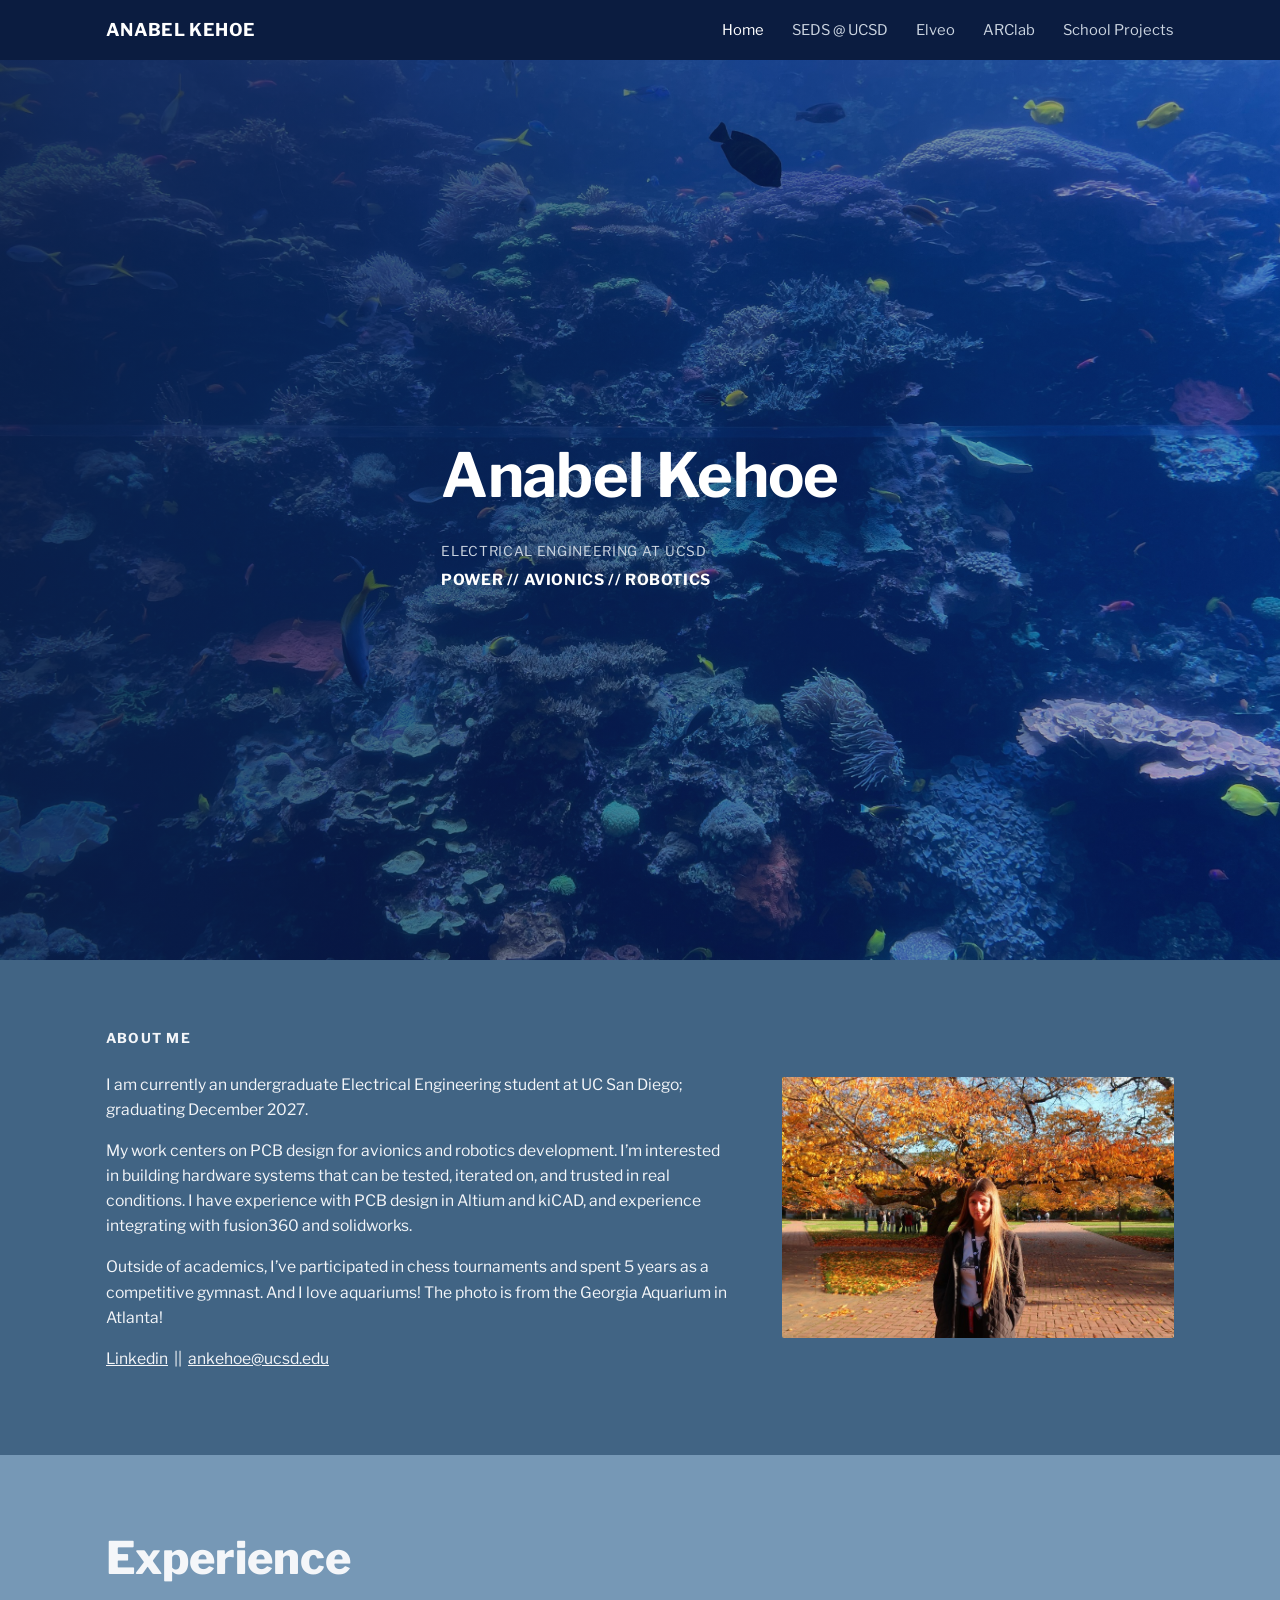
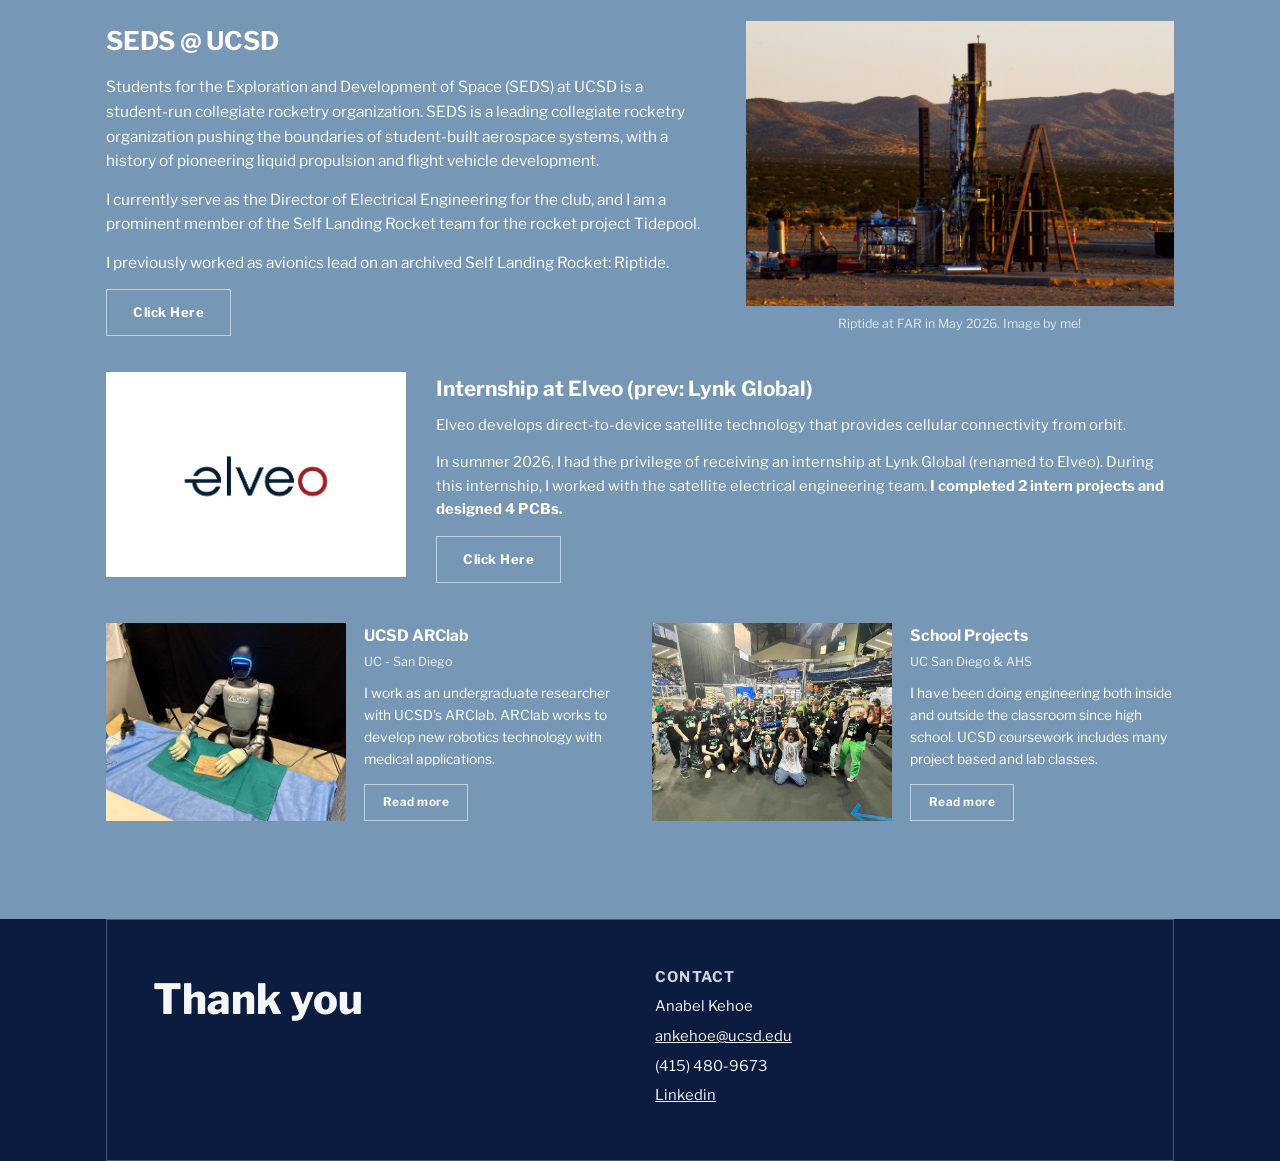
==== index.html @ 89ffd6e3 "Move files to root" ====
<!doctype html>
<html lang="en">
<head>
<meta charset="UTF-8">
<meta name="viewport" content="width=device-width, initial-scale=1">
<title>Anabel Kehoe Portfolio</title>
<meta name="description" content="Anabel Kehoe — Electrical Engineering at UC San Diego. Power // Avionics // Robotics.">
<link rel="stylesheet" href="styles.css">
</head>
<body>

<nav class="site-nav">
  <div class="wrap">
    <a class="brand" href="index.html">ANABEL KEHOE</a>
    <ul>
      <li><a href="index.html" class="active">Home</a></li>
      <li><a href="seds.html">SEDS @ UCSD</a></li>
      <li><a href="elveo.html">Elveo</a></li>
      <li><a href="arclab.html">ARClab</a></li>
      <li><a href="ucsd-projects.html">School Projects</a></li>
    </ul>
  </div>
</nav>

<header class="hero">
  <div class="wrap">
    <h1>Anabel Kehoe</h1>
    <p class="eyebrow">ELECTRICAL ENGINEERING AT UCSD</p>
    <p class="tagline">POWER // AVIONICS // ROBOTICS</p>
  </div>
</header>

<section class="band-about">
  <div class="wrap about-grid">
    <div>
      <h2 class="section-title">About Me</h2>
      <p>I am currently an undergraduate Electrical Engineering student at UC San Diego; graduating December 2027.</p>
      <p>My work centers on PCB design for avionics and robotics development. I&rsquo;m interested in building hardware systems that can be tested, iterated on, and trusted in real conditions. I have experience with PCB design in Altium and kiCAD, and experience integrating with fusion360 and solidworks. </p>
      <p>Outside of academics, I&rsquo;ve participated in chess tournaments and spent 5 years as a competitive gymnast. And I love aquariums! The photo is from the Georgia Aquarium in Atlanta!</p>
      <p class="contact-line"><a href="#" target="_blank" rel="noopener">Linkedin</a> &nbsp;||&nbsp; <a href="mailto:ankehoe@ucsd.edu">ankehoe@ucsd.edu</a></p>
    </div>
    <div>
      <img src="images/profile.jpg" alt="Anabel Kehoe standing under a fall tree on campus">
    </div>
  </div>
</section>

<section class="band-exp">
  <div class="wrap">
    <h2 class="big-title">Experience</h2>

    <div class="exp-feature">
      <div>
        <h3>SEDS @ UCSD</h3>
        <p>Students for the Exploration and Development of Space (SEDS) at UCSD is a student-run collegiate rocketry organization. SEDS is a leading collegiate rocketry organization pushing the boundaries of student-built aerospace systems, with a history of pioneering liquid propulsion and flight vehicle development.</p>
        <p>I currently serve as the Director of Electrical Engineering for the club, and I am a prominent member of the Self Landing Rocket team for the rocket project Tidepool.</p>
        <p>I previously worked as avionics lead on an archived Self Landing Rocket: Riptide.</p>
        <a class="btn" href="seds.html">Click Here</a>
      </div>
      <figure>
        <img src="images/riptide-home.jpg" alt="Riptide rocket at FAR launch site">
        <figcaption>Riptide at FAR in May 2026. Image by me!</figcaption>
      </figure>
    </div>

    <div class="elveo-card">
      <img src="images/elveo-logo.jpg" alt="Elveo logo">
      <div>
        <h3>Internship at Elveo (prev: Lynk Global)</h3>
        <p>Elveo develops direct-to-device satellite technology that provides cellular connectivity from orbit.</p>
        <p>In summer 2026, I had the privilege of receiving an internship at Lynk Global (renamed to Elveo). During this internship, I worked with the satellite electrical engineering team. <strong>I completed 2 intern projects and designed 4 PCBs.</strong></p>
        <a class="btn" href="elveo.html">Click Here</a>
      </div>
    </div>

    <div class="exp-secondary">
      <div class="mini-card">
        <img src="images/arclab-home.jpg" alt="Surgical robot at UCSD ARClab">
        <div class="mini-text">
          <h4>UCSD ARClab</h4>
          <p class="sub">UC - San Diego</p>
          <p>I work as an undergraduate researcher with UCSD&rsquo;s ARClab. ARClab works to develop new robotics technology with medical applications.</p>
          <a class="btn btn-small" href="arclab.html">Read more</a>
        </div>
      </div>
      <div class="mini-card">
        <img src="images/school-home.jpg" alt="Robotics competition team photo">
        <div class="mini-text">
          <h4>School Projects</h4>
          <p class="sub">UC San Diego &amp; AHS</p>
          <p>I have been doing engineering both inside and outside the classroom since high school. UCSD coursework includes many project based and lab classes.</p>
          <a class="btn btn-small" href="ucsd-projects.html">Read more</a>
        </div>
      </div>
    </div>
  </div>
</section>

<footer class="band-dark-footer">
  <div class="wrap">
    <div class="footer-grid">
      <h2>Thank you</h2>
      <div class="contact-block">
        <p class="contact-label">CONTACT</p>
        <p>Anabel Kehoe</p>
        <p><a href="mailto:ankehoe@ucsd.edu">ankehoe@ucsd.edu</a></p>
        <p>(415) 480-9673</p>
        <p><a href="#" target="_blank" rel="noopener">Linkedin</a></p>
      </div>
    </div>
  </div>
</footer>

</body>
</html>
---- styles.css ----
/* ============================================
   Anabel Kehoe Portfolio — shared stylesheet
   Colors + proportions sourced directly from the
   original site's PDF export (exact vector fills).
   Font: Libre Franklin — closest open match to the
   original Franklin Gothic LT Pro.
   ============================================ */

@import url('https://fonts.googleapis.com/css2?family=Libre+Franklin:ital,wght@0,400;0,500;0,600;0,700;0,800;0,900&display=swap');

:root {
  --navy: #0b1c40;           /* hero overlay / footer */
  --about-blue: #416484;     /* about me band */
  --exp-blue: #7698b6;       /* experience band */
  --riptide-navy: #052461;   /* SEDS riptide section */
  --tidepool-blue: #72a6d7;  /* SEDS tidepool section */
  --charcoal: #2b2b2b;       /* dark section headers */
  --bg-light: #edf0f2;       /* light gray project sections */
  --text-light: #f4f6f9;
  --text-muted: #cbd4e0;
  --text-body-dark: #4a4a4a;
  --border-light: rgba(255, 255, 255, 0.55);
  --max-width: 1180px;
}

* {
  box-sizing: border-box;
}

html {
  scroll-behavior: smooth;
}

body {
  margin: 0;
  font-family: "Libre Franklin", "Franklin Gothic Medium", Arial, sans-serif;
  color: var(--text-body-dark);
  background: var(--bg-light);
  line-height: 1.6;
}

img {
  max-width: 100%;
  display: block;
}

a {
  color: inherit;
}

.wrap {
  max-width: var(--max-width);
  margin: 0 auto;
  padding: 0 56px;
}

/* ---------- Top nav (added for site navigation) ---------- */
.site-nav {
  background: var(--navy);
  padding: 16px 0;
  position: sticky;
  top: 0;
  z-index: 50;
}

.site-nav .wrap {
  display: flex;
  align-items: center;
  justify-content: space-between;
  flex-wrap: wrap;
  gap: 12px;
}

.site-nav .brand {
  color: #fff;
  font-weight: 700;
  font-size: 1.1rem;
  text-decoration: none;
  letter-spacing: 0.02em;
}

.site-nav ul {
  list-style: none;
  display: flex;
  gap: 28px;
  margin: 0;
  padding: 0;
  flex-wrap: wrap;
}

.site-nav a {
  color: var(--text-muted);
  text-decoration: none;
  font-size: 0.92rem;
  transition: color 0.15s ease;
}

.site-nav a:hover,
.site-nav a.active {
  color: #fff;
}

/* ---------- Hero (home page) ---------- */
.hero {
  position: relative;
  min-height: 100vh;
  display: flex;
  align-items: center;
  background: url("images/hero-bg.jpg") center 38% / cover no-repeat;
  background-color: var(--navy);
  overflow: hidden;
}

.hero::before {
  content: "";
  position: absolute;
  inset: 0;
  background: linear-gradient(
    100deg,
    rgba(11, 28, 64, 0.86) 0%,
    rgba(11, 28, 64, 0.58) 46%,
    rgba(11, 28, 64, 0.28) 100%
  );
}

.hero .wrap {
  position: relative;
  z-index: 1;
}

.hero h1 {
  color: #fff;
  font-size: 3.8rem;
  margin: 0 0 16px;
  font-weight: 700;
  letter-spacing: -0.01em;
}

.hero .eyebrow {
  color: var(--text-muted);
  font-size: 0.85rem;
  letter-spacing: 0.05em;
  margin: 0 0 6px;
  font-weight: 400;
}

.hero .tagline {
  color: #fff;
  font-weight: 700;
  font-size: 0.95rem;
  letter-spacing: 0.04em;
  margin: 0;
}

/* ---------- Page header (subpages) ---------- */
.page-header {
  background: var(--charcoal);
  color: #fff;
  padding: 58px 0 42px;
  text-align: center;
}

.page-header h1 {
  font-size: 3.2rem;
  margin: 0;
  font-weight: 800;
  letter-spacing: -0.01em;
}

.page-header.left {
  text-align: left;
}

.page-header p {
  max-width: 760px;
  color: var(--text-muted);
  margin: 18px 0 0;
  font-size: 0.96rem;
}

/* ---------- Generic section bands ---------- */
section {
  padding: 68px 0;
}

.band-about { background: var(--about-blue); color: var(--text-light); }
.band-exp { background: var(--exp-blue); color: #fff; }
.band-riptide { background: var(--riptide-navy); color: var(--text-light); }
.band-tidepool { background: var(--tidepool-blue); color: #fff; }
.band-navy { background: var(--navy); color: var(--text-light); }
.band-charcoal { background: var(--charcoal); color: var(--text-light); }
.band-light { background: var(--bg-light); color: var(--text-body-dark); }
.band-dark-footer { background: var(--navy); color: var(--text-light); }

section h2.section-title {
  font-size: 0.85rem;
  letter-spacing: 0.09em;
  text-transform: uppercase;
  margin: 0 0 22px;
  font-weight: 700;
}

.band-exp h2.big-title,
.band-light h2.big-title {
  font-size: 2.8rem;
  font-weight: 800;
  margin: 0 0 26px;
}

.band-exp h2.big-title { color: var(--text-light); }
.band-light h2.big-title { color: #3a3a3a; }

/* ---------- About Me ---------- */
.about-grid {
  display: grid;
  grid-template-columns: 1.6fr 1fr;
  gap: 48px;
  align-items: center;
}

.about-grid p {
  margin: 0 0 16px;
  font-size: 0.98rem;
}

.about-grid img {
  border-radius: 2px;
  aspect-ratio: 386 / 257;
  object-fit: cover;
  width: 100%;
}

.contact-line a {
  text-decoration: underline;
}

/* ---------- Experience ---------- */
.exp-feature {
  display: grid;
  grid-template-columns: 1.4fr 1fr;
  gap: 40px;
  align-items: start;
  margin-bottom: 36px;
}

.exp-feature h3 {
  font-size: 1.6rem;
  margin: 0 0 14px;
  font-weight: 700;
}

.exp-feature p {
  margin: 0 0 14px;
  font-size: 0.96rem;
}

.exp-feature img {
  aspect-ratio: 320 / 213;
  object-fit: cover;
  width: 100%;
}

.exp-feature figcaption {
  font-size: 0.78rem;
  color: rgba(255,255,255,0.75);
  margin-top: 8px;
}

.btn {
  display: inline-block;
  border: 1px solid var(--border-light);
  color: #fff;
  text-decoration: none;
  padding: 12px 26px;
  font-size: 0.82rem;
  font-weight: 700;
  letter-spacing: 0.04em;
  background: transparent;
  transition: background 0.15s ease;
}

.btn:hover {
  background: rgba(255, 255, 255, 0.12);
}

.btn-dark {
  border-color: #999;
  color: #333;
}

.btn-dark:hover {
  background: rgba(0,0,0,0.06);
}

.exp-secondary {
  display: grid;
  grid-template-columns: 1fr 1fr;
  gap: 24px;
  margin-bottom: 30px;
}

.elveo-card {
  display: grid;
  grid-template-columns: 300px 1fr;
  gap: 30px;
  align-items: left;
  padding: 0px;
  margin-bottom: 40px;
}

.elveo-card img {
  background: #fff;
  padding: 50px;
}

.elveo-card h3 {
  margin: 0 0 8px;
  font-size: 1.3rem;
  font-weight: 700;
}

.elveo-card p {
  font-size: 0.92rem;
  margin: 0 0 14px;
}

.mini-card {
  display: grid;
  grid-template-columns: 1fr 1.1fr;
  gap: 18px;
  align-items: stretch;
}

.mini-card img {
  width: 100%;
  height: 100%;
  object-fit: cover;
  aspect-ratio: 229 / 172;
}

.mini-card .mini-text h4 {
  margin: 0 0 4px;
  font-size: 0.98rem;
  font-weight: 700;
}

.mini-card .mini-text .sub {
  font-size: 0.78rem;
  color: rgba(255,255,255,0.85);
  margin: 0 0 10px;
}

.mini-card .mini-text p {
  font-size: 0.86rem;
  margin: 0 0 14px;
}

.btn-small {
  padding: 8px 18px;
  font-size: 0.74rem;
}

/* ---------- Footer / Thank you ---------- */
.footer-grid {
  display: grid;
  grid-template-columns: 1fr 1fr;
  gap: 30px;
  border: 1px solid rgba(255,255,255,0.25);
  padding: 46px;
}

.footer-grid h2 {
  font-size: 2.6rem;
  margin: 0;
  font-weight: 800;
}

.footer-grid .contact-label {
  font-size: 0.78rem;
  letter-spacing: 0.08em;
  color: var(--text-muted);
  margin: 0 0 10px;
  font-weight: 700;
}

.footer-grid .contact-block p {
  margin: 0 0 6px;
  font-size: 0.92rem;
}

.footer-grid .contact-block a {
  text-decoration: underline;
}

/* ---------- Subpages: two-column feature blocks ---------- */
.feature-block {
  display: grid;
  grid-template-columns: 1.25fr 1fr;
  gap: 40px;
  align-items: center;
}

.feature-block.reverse {
  grid-template-columns: 1fr 1.25fr;
}

.feature-block.reverse .feature-img { order: 2; }
.feature-block.reverse .feature-text { order: 1; }

.feature-block h2 {
  font-size: 2.6rem;
  margin: 0 0 14px;
  font-weight: 800;
}

.feature-block .lede {
  font-weight: 700;
  margin: 0 0 14px;
}

.feature-block p {
  margin: 0 0 14px;
  font-size: 0.95rem;
}

.feature-block img {
  width: 100%;
}

.feature-block figcaption {
  font-size: 0.78rem;
  opacity: 0.8;
  margin-top: 8px;
}

/* ---------- Role / dark detail section ---------- */

.role-grid {
  display: grid;
  grid-template-columns: 1fr 1.3fr;
  gap: 44px;
  align-items: stretch;   /* was: align-items: start; */
}

.role-grid img {
  width: 100%;
  height: 100%;
  object-fit: cover;
}

.role-grid h2 {
  font-size: 2.1rem;
  font-weight: 800;
}

.role-grid .label {
  font-size: 0.78rem;
  letter-spacing: 0.09em;
  color: #b9b9b9;
  font-weight: 700;
  margin: 26px 0 10px;
  text-transform: uppercase;
}

.role-grid .label:first-child {
  margin-top: 0;
}

.role-grid p {
  margin-top: 24px;
  font-size: 0.92rem;
}

.role-grid hr {
  border: none;
  border-top: 1px solid rgba(255,255,255,0.2);
  margin: 22px 0;
}

.role-title {
  font-size: 2.1rem;
  font-weight: 800;
  margin: 0 0 8px;
  padding-bottom: 20px;
  border-bottom: 1px solid rgba(255,255,255,0.25);
}

/* ---------- Projects grid (SEDS / Elveo / ARClab / UCSD) ---------- */
.projects-title {
  font-size: 2.6rem;
  font-weight: 800;
  margin: 0 0 32px;
  color: #2f2f2f;
}

.project {
  margin-bottom: 50px;
}

.project:last-child {
  margin-bottom: 0;
}

.project h3 {
  font-size: 1.2rem;
  margin: 0 0 14px;
  color: #2f2f2f;
  font-weight: 700;
}

.project-cols {
  display: grid;
  grid-template-columns: 1fr 1fr;
  gap: 32px;
  align-items: start;
}

.project-cols.text-right .text { order: 2; }
.project-cols.text-right .media { order: 1; }
.project:has(.project-cols.text-right) h3 {
  text-align: right;
}

.project p {
  font-size: 0.92rem;
  margin: 0 0 12px;
}

.media-row {
  display: grid;
  grid-template-columns: 1.2fr 1fr;
  gap: 12px;
}

.media-stack {
  display: grid;
  gap: 12px;
}

figure {
  margin: 0;
}

figure figcaption {
  font-size: 0.72rem;
  color: #777;
  text-align: center;
  margin-top: 6px;
}

/* ---------- Simple text section (coursework intro) ---------- */
.intro-text {
  max-width: 900px;
}

.intro-text p {
  margin: 0 0 14px;
  font-size: 0.94rem;
}

/* ---------- Responsive ---------- */
@media (max-width: 860px) {
  .wrap { padding: 0 24px; }

  .hero { min-height: 500px; }
  .hero h1 { font-size: 2.4rem; }

  .page-header h1 { font-size: 2.1rem; }

  .about-grid,
  .exp-feature,
  .exp-secondary,
  .elveo-card,
  .mini-card,
  .footer-grid,
  .feature-block,
  .feature-block.reverse,
  .role-grid,
  .project-cols,
  .media-row {
    grid-template-columns: 1fr !important;
  }

  .feature-block.reverse .feature-img,
  .feature-block.reverse .feature-text,
  .project-cols.text-right .text,
  .project-cols.text-right .media {
    order: initial;
  }

  .mini-card img { aspect-ratio: 16/9; }

  .site-nav ul { gap: 16px; }
}
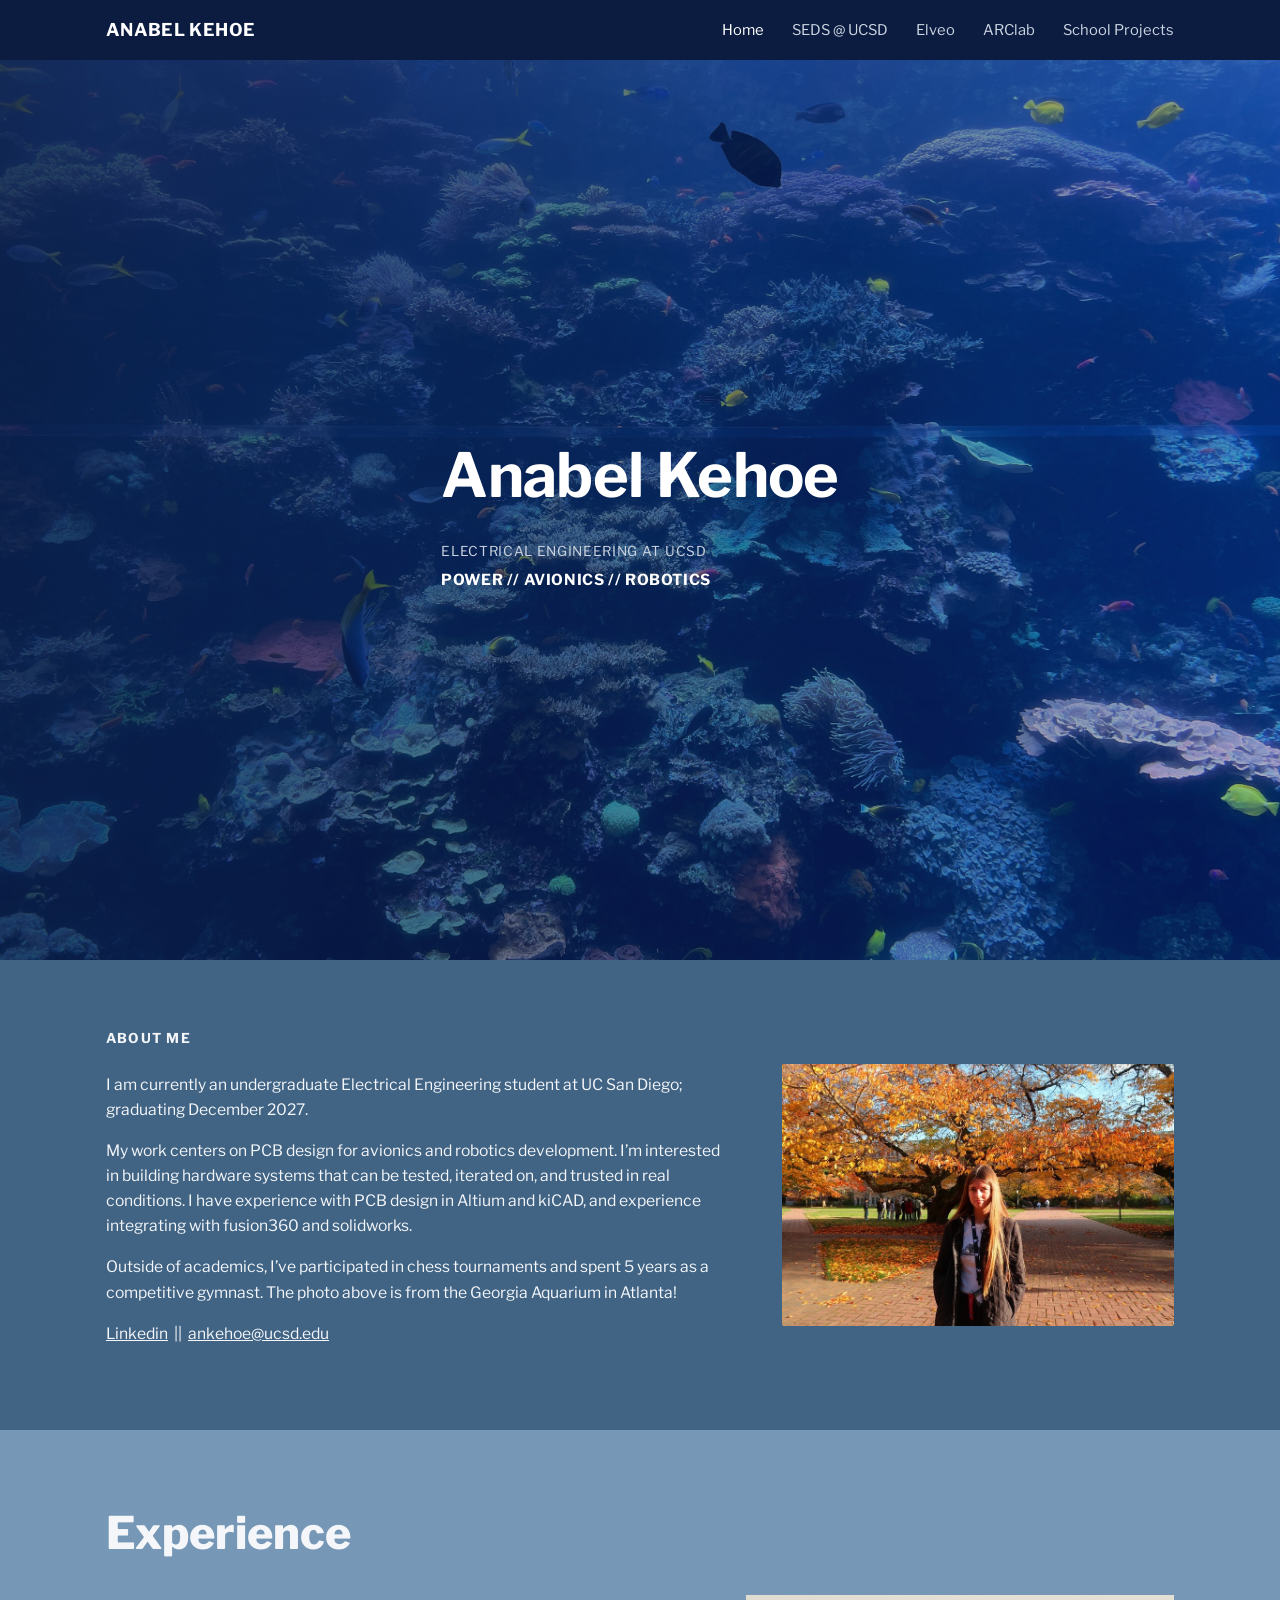
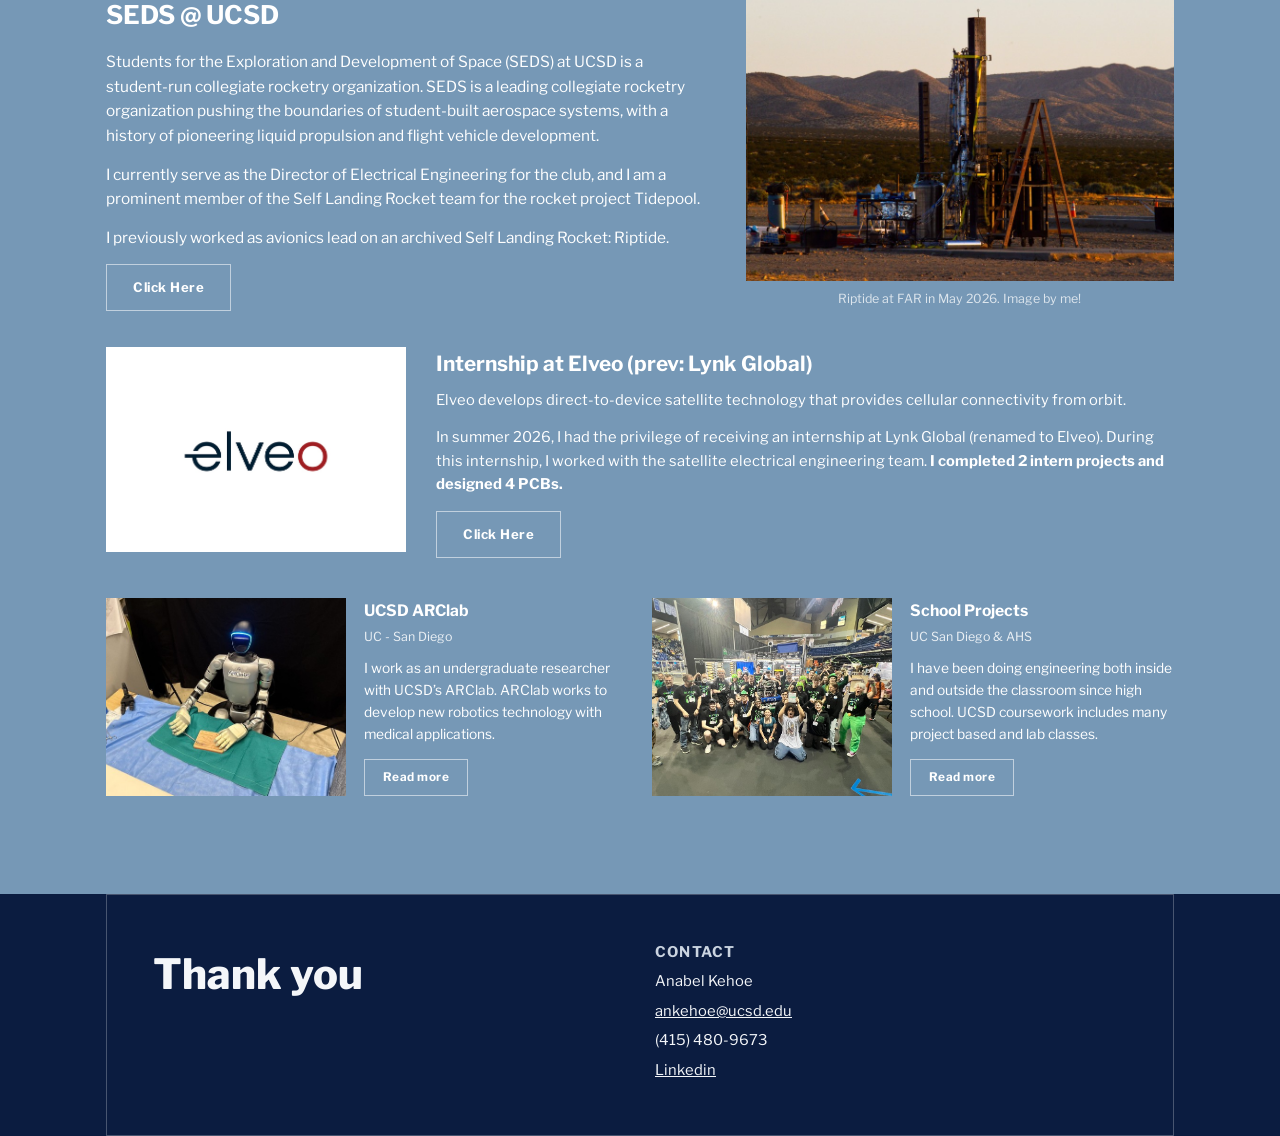
==== commit 4452d001: "Update index.html" ====
--- a/index.html
+++ b/index.html
@@ -36,8 +36,8 @@
       <h2 class="section-title">About Me</h2>
       <p>I am currently an undergraduate Electrical Engineering student at UC San Diego; graduating December 2027.</p>
       <p>My work centers on PCB design for avionics and robotics development. I&rsquo;m interested in building hardware systems that can be tested, iterated on, and trusted in real conditions. I have experience with PCB design in Altium and kiCAD, and experience integrating with fusion360 and solidworks. </p>
-      <p>Outside of academics, I&rsquo;ve participated in chess tournaments and spent 5 years as a competitive gymnast. And I love aquariums! The photo is from the Georgia Aquarium in Atlanta!</p>
-      <p class="contact-line"><a href="#" target="_blank" rel="noopener">Linkedin</a> &nbsp;||&nbsp; <a href="mailto:ankehoe@ucsd.edu">ankehoe@ucsd.edu</a></p>
+      <p>Outside of academics, I&rsquo;ve participated in chess tournaments and spent 5 years as a competitive gymnast. The photo above is from the Georgia Aquarium in Atlanta!</p>
+      <p class="contact-line"><a href="https://www.linkedin.com/in/anabel-kehoe/" target="_blank" rel="noopener">Linkedin</a> &nbsp;||&nbsp; <a href="mailto:ankehoe@ucsd.edu">ankehoe@ucsd.edu</a></p>
     </div>
     <div>
       <img src="images/profile.jpg" alt="Anabel Kehoe standing under a fall tree on campus">
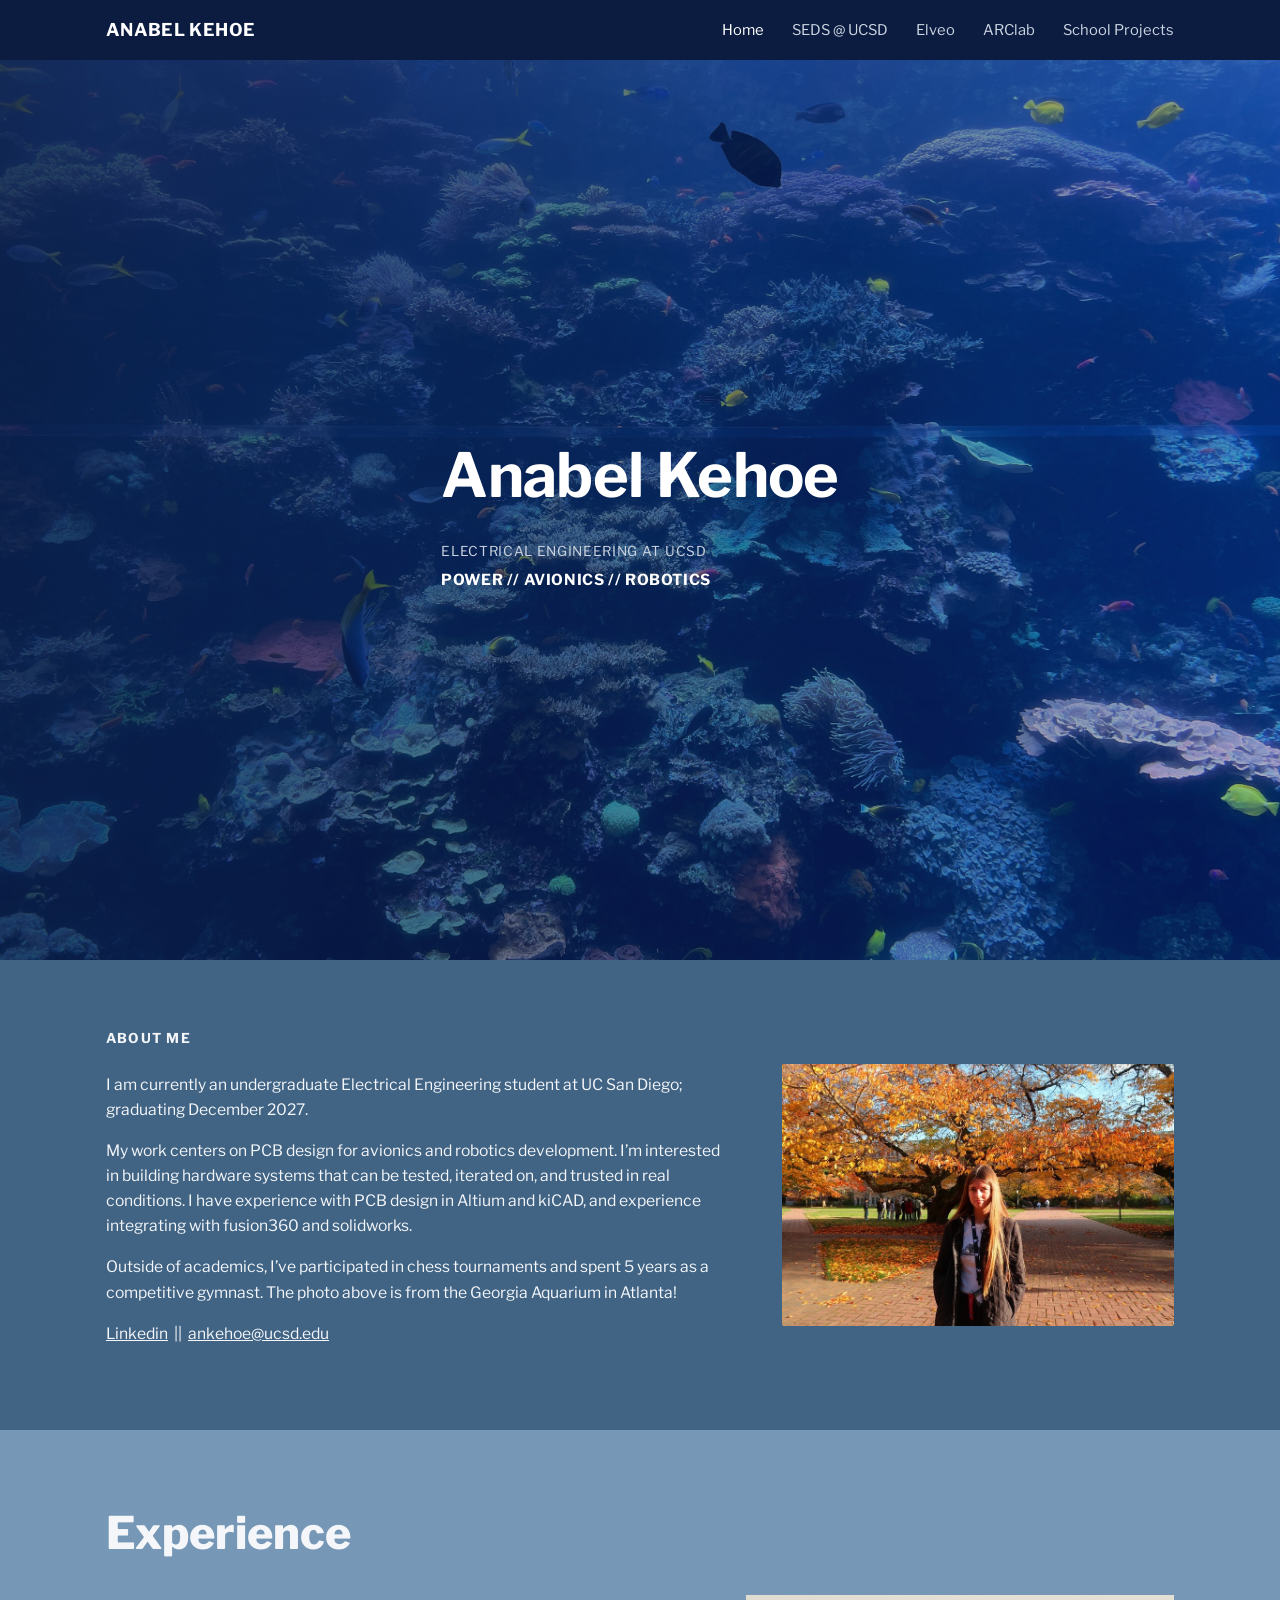
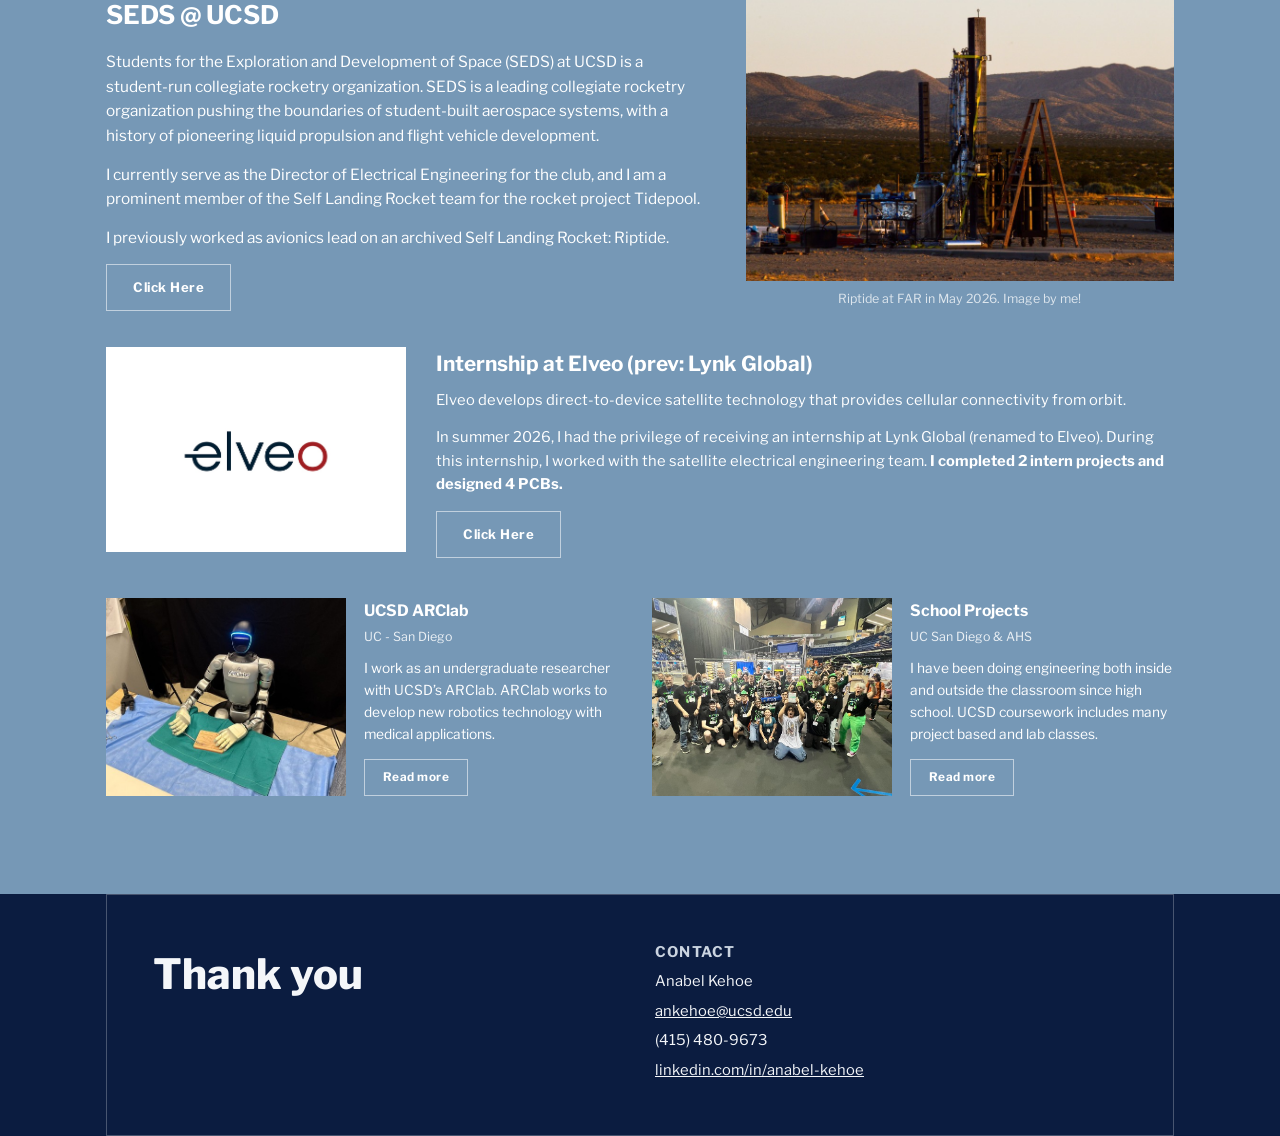
==== commit a8b3f650: "Update index.html" ====
--- a/index.html
+++ b/index.html
@@ -105,7 +105,7 @@
         <p>Anabel Kehoe</p>
         <p><a href="mailto:ankehoe@ucsd.edu">ankehoe@ucsd.edu</a></p>
         <p>(415) 480-9673</p>
-        <p><a href="#" target="_blank" rel="noopener">Linkedin</a></p>
+        <p><a href="https://www.linkedin.com/in/anabel-kehoe/" target="_blank" rel="noopener">linkedin.com/in/anabel-kehoe</a></p>
       </div>
     </div>
   </div>
